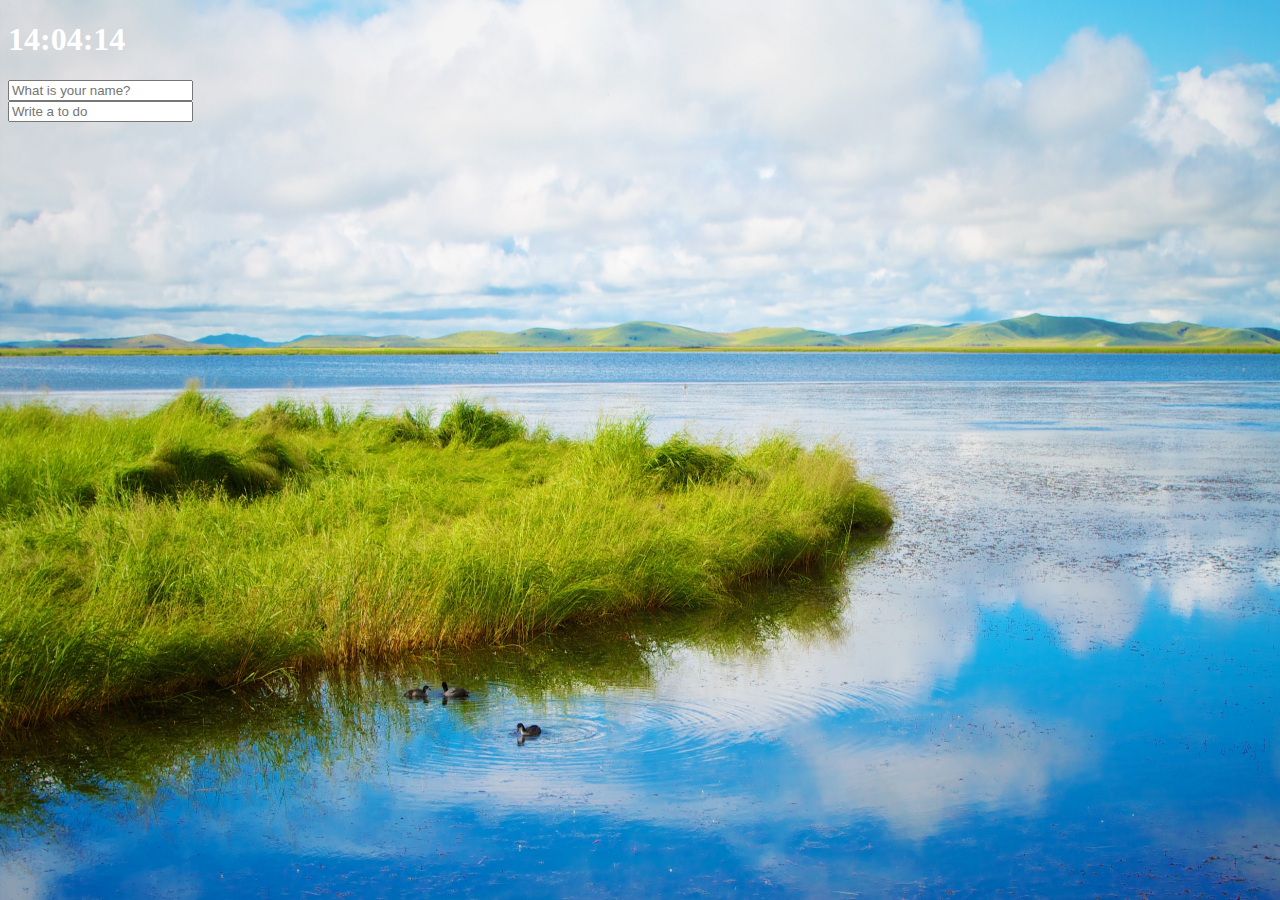
==== clock.html @ bba5cb4b "20210401 todo-clone-01" ====
<!DOCTYPE html>
<html lang="en">
<head>
    <title>Document</title>
    <meta charset="utf-8">
    <link rel="stylesheet" href="clock.css">
</head>
<body>
    <div class="js-clock">
        <h1 class="js-title">00:00</h1>
    </div>
    <form class="js-form form">
        <input type="text" placeholder="What is your name?" />
    </form>
    <h4 class="js-greetings greetings"></h4>
    <form class="js-toDoForm">
        <input type="text" placeholder="Write a to do" />
    </form>
    <ul class="js-toDoList"></ul>
    <span class="js-weather"></span>

    <script src="clock.js"></script>
    <script src="gretting.js"></script>
    <script src="todo.js"></script>
    <script src="bg.js"></script>
    <script src="weather.js"></script>
</body>
</html>
---- clock.css ----
body {
    background-color: #2c3e50;
    color: white;
}

.btn {
    cursor: pointer;
}

.clicked {
    color: #7f8c8d;
}

.form,
.greetings {
    display: none;
}

.showing {
    display: block;
}

@keyframes fadeIn {
    from {
        opacity: 0;
    } 
    to {
        opacity: 1;
    }
}

.bgImage {
    position: absolute;
    top: 0;
    left: 0;
    width: 100%;
    height: 100%;
    z-index: -1;
    animation: fadeIn 0.5s linear;
}
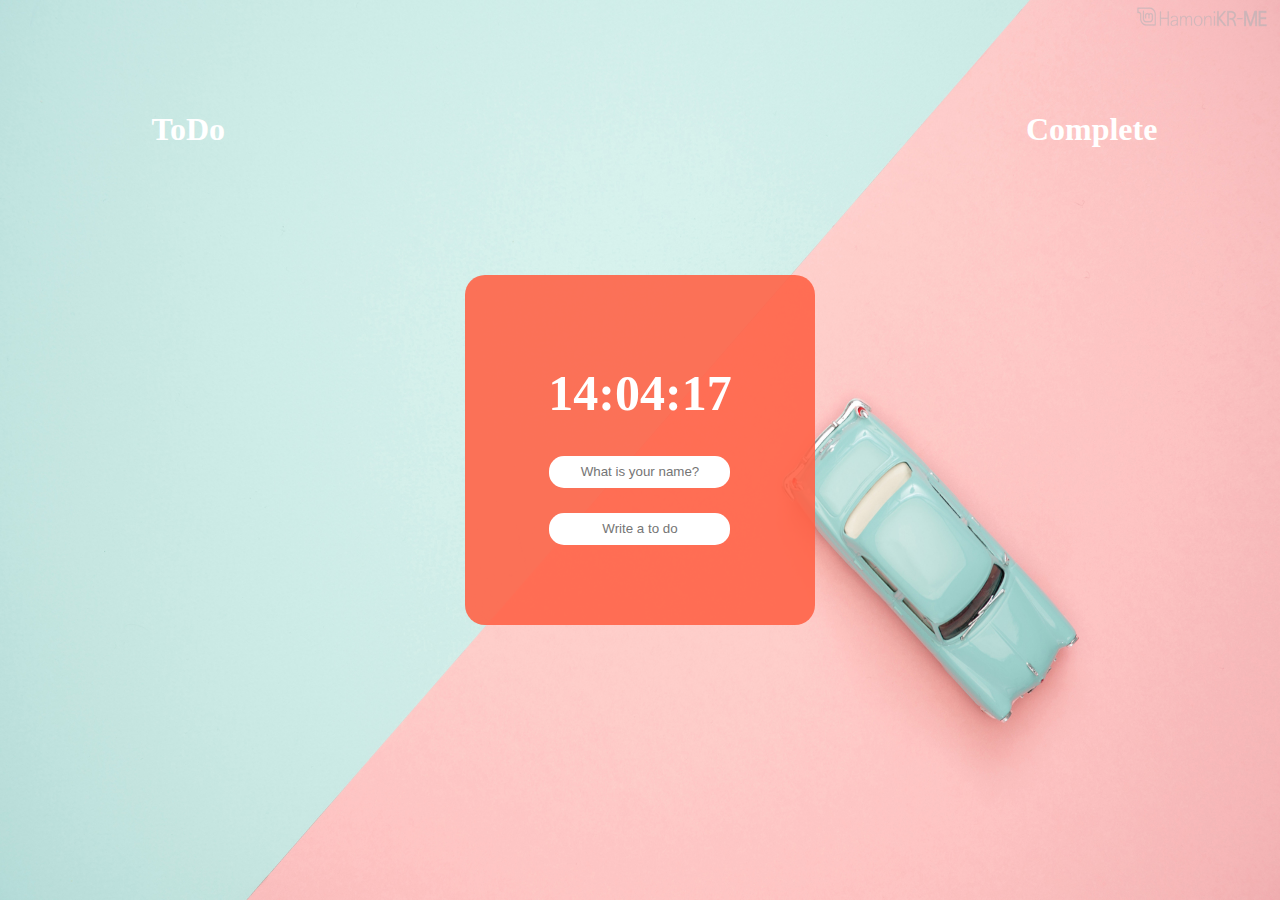
==== commit 682fc2ce: "Update renewal" ====
--- a/clock.html
+++ b/clock.html
@@ -6,18 +6,27 @@
     <link rel="stylesheet" href="clock.css">
 </head>
 <body>
-    <div class="js-clock">
-        <h1 class="js-title">00:00</h1>
+    <div class="todo-list">
+        <h1>ToDo</h1>
+        <ul class="js-toDoList"></ul>
     </div>
-    <form class="js-form form">
-        <input type="text" placeholder="What is your name?" />
-    </form>
-    <h4 class="js-greetings greetings"></h4>
-    <form class="js-toDoForm">
-        <input type="text" placeholder="Write a to do" />
-    </form>
-    <ul class="js-toDoList"></ul>
-    <span class="js-weather"></span>
+    <div class="contents">
+        <div class="js-clock">
+            <h1 class="js-title">00:00</h1>
+        </div>
+        <form class="js-form form">
+            <input type="text" placeholder="What is your name?" />
+        </form>
+        <h4 class="js-greetings greetings"></h4>
+        <form class="js-toDoForm">
+            <input type="text" maxlength="20" placeholder="Write a to do" />
+        </form>
+        <span class="js-weather"></span>
+    </div>
+    <div class="finish-list">
+        <h1>Complete</h1>
+        <ul class="js-finishList"></ul>
+    </div>
 
     <script src="clock.js"></script>
     <script src="gretting.js"></script>
--- a/clock.css
+++ b/clock.css
@@ -1,7 +1,18 @@
 
 body {
-    background-color: #2c3e50;
+    width: 100%;
+    height: 100vh;
+    margin: 0;
+    padding: 0;
     color: white;
+    display: flex;
+    justify-content: space-around;
+    align-items: center;
+}
+
+ul, li {
+    list-style: none;
+    padding: 0;
 }
 
 .btn {
@@ -38,4 +49,62 @@
     height: 100%;
     z-index: -1;
     animation: fadeIn 0.5s linear;
+}
+
+.contents {
+    display: flex;
+    flex-direction: column;
+    justify-content: center;
+    align-items: center;
+    width: 350px;
+    height: 350px;
+    margin: 0;
+    padding: 0;
+    background-color: rgba(255, 99, 71, 0.9);
+    border-radius: 20px;
+}
+
+.todo-list {
+    width: 200px;
+    height: 80vh;
+}
+
+.finish-list {
+    width: 200px;
+    height: 80vh;
+}
+
+.js-title {
+    font-size: 50px;
+}
+.js-toDoForm input,
+.js-form input {
+    height: 30px;
+    border-radius: 15px;
+    text-align: center;
+    outline-style: none;
+    border-style: none;
+    margin-bottom: 25px;
+    
+}
+.todo-list h1,
+.finish-list h1 {
+    text-align: center;
+}
+
+.js-toDoList li,
+.js-finishList li {
+    display: flex;
+}
+.js-toDoList li span,
+.js-finishList li span {
+    text-align: center;
+    width: 85%;
+}
+.js-toDoList li button,
+.js-finishList li button {
+    width: 15%;
+    border: none;
+    background-color: rgba(0, 0, 0, 0.0);
+    font-size: 5px;
 }